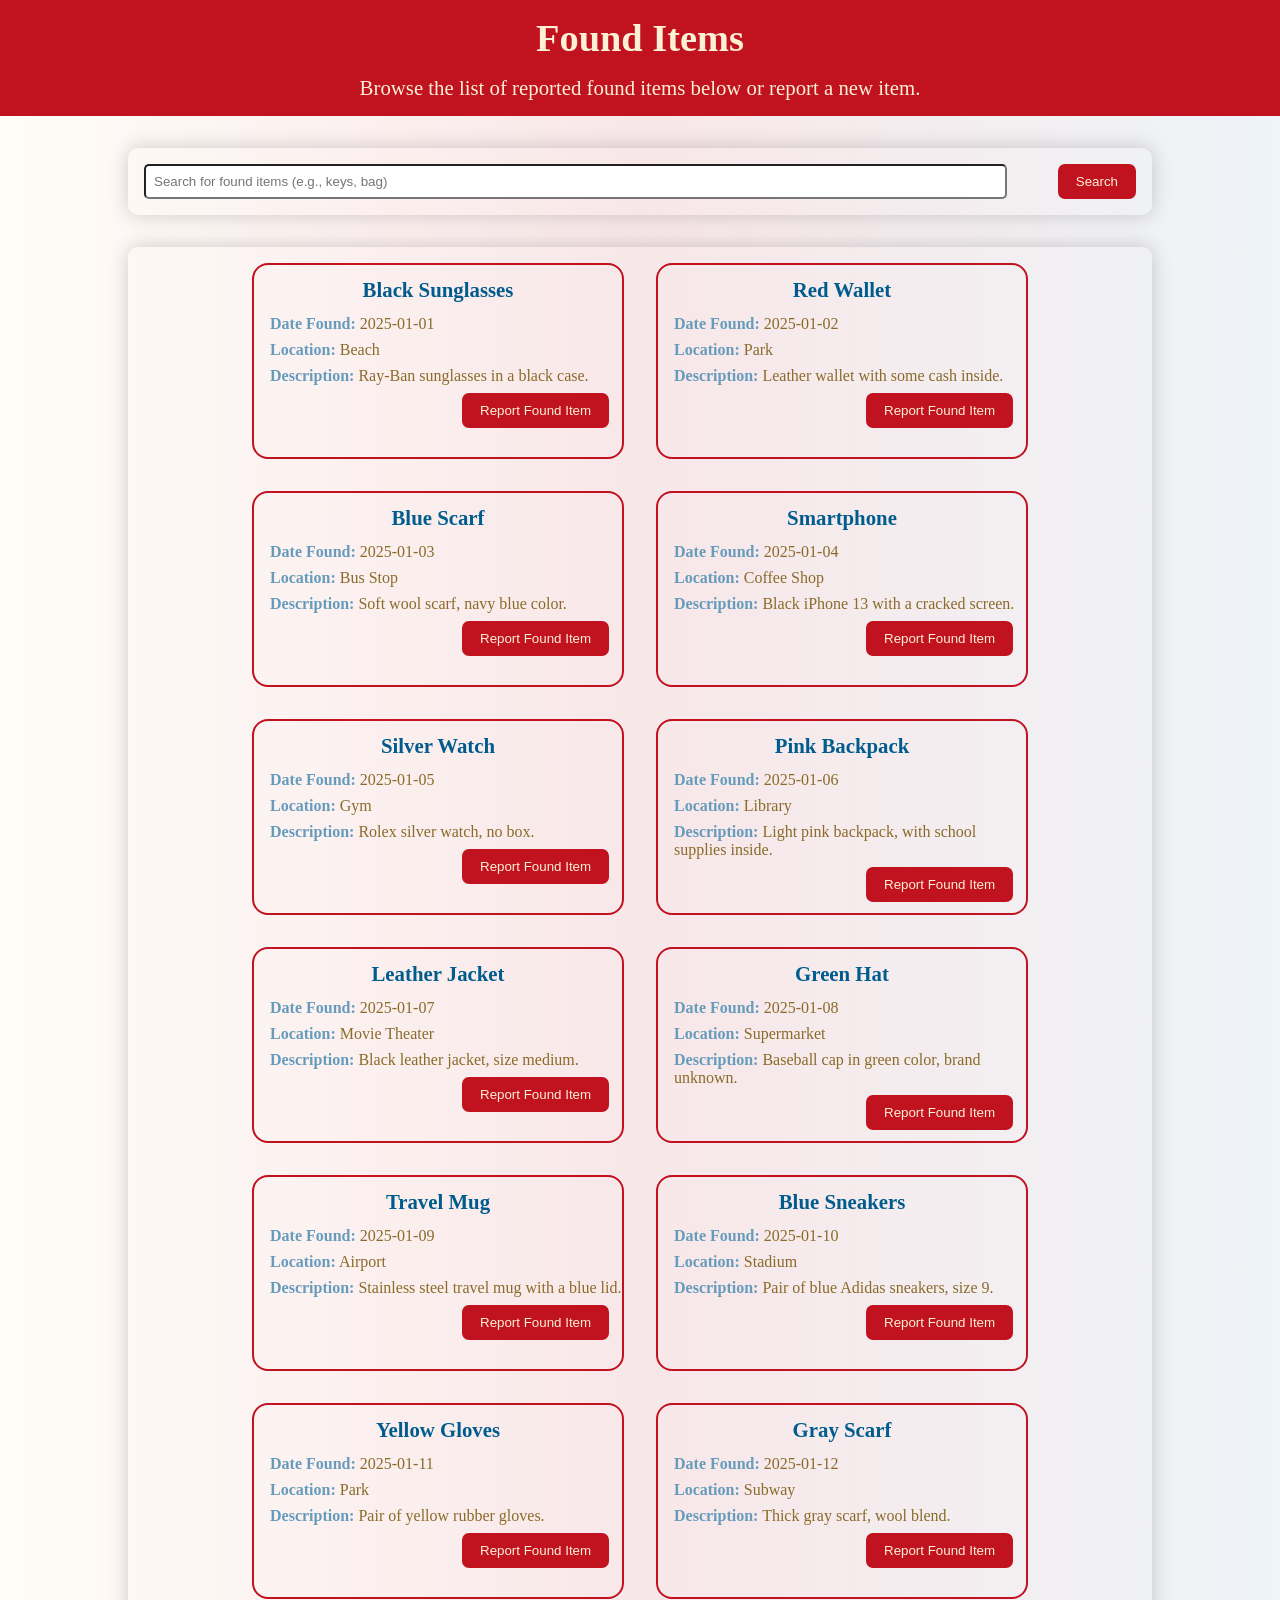
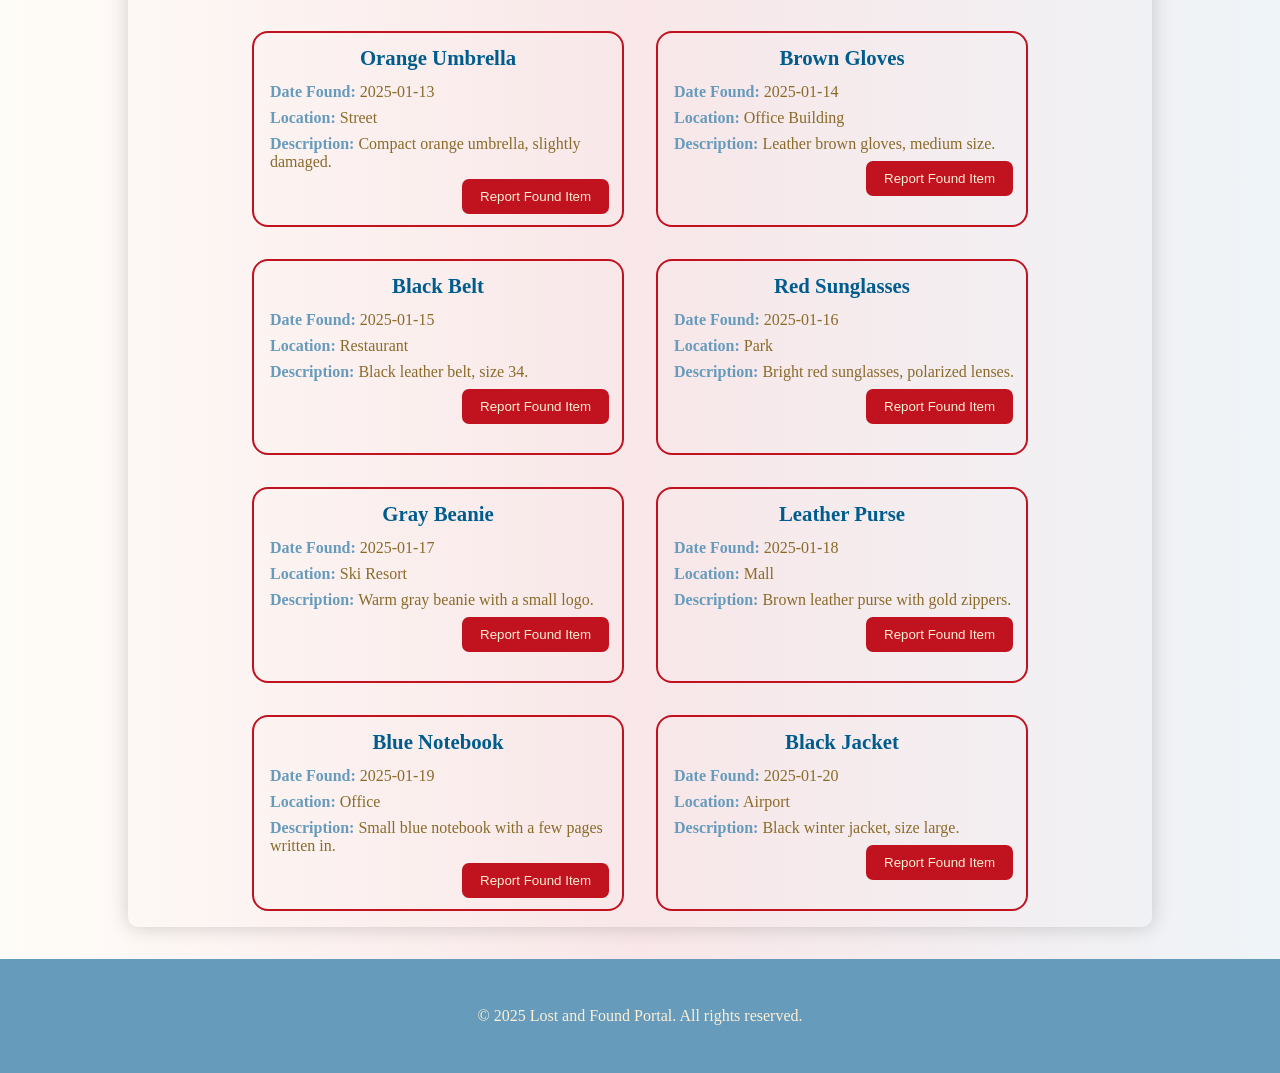
==== html/found.html @ d3a0ab9b "Created independent repository for this project" ====
<!DOCTYPE html>
<html lang="en">
  <head>
    <meta charset="UTF-8" />
    <meta name="viewport" content="width=device-width, initial-scale=1.0" />
    <title>Found Items</title>
    <link rel="stylesheet" href="/css/found.css" />
    <link rel="icon" href="/img/favicon.jpg" />
  </head>
  <body>
    <!-- Header -->
    <header>
      <h1>Found Items</h1>
      <p>Browse the list of reported found items below or report a new item.</p>
    </header>

    <!-- Search Bar -->
    <section>
      <form action="" method="GET">
        <input
          type="text"
          name="search"
          placeholder="Search for found items (e.g., keys, bag)"
        />
        <button type="submit">Search</button>
      </form>
    </section>

    <!-- Found Items Grid -->
    <section>
      <div>
        <!-- Card Template for Found Items -->
        <div class="card">
          <h3>Black Sunglasses</h3>
          <p><strong>Date Found:</strong> 2025-01-01</p>
          <p><strong>Location:</strong> Beach</p>
          <p>
            <strong>Description:</strong> Ray-Ban sunglasses in a black case.
          </p>
          <button>Report Found Item</button>
        </div>

        <div class="card">
          <h3>Red Wallet</h3>
          <p><strong>Date Found:</strong> 2025-01-02</p>
          <p><strong>Location:</strong> Park</p>
          <p>
            <strong>Description:</strong> Leather wallet with some cash inside.
          </p>
          <button>Report Found Item</button>
        </div>

        <div class="card">
          <h3>Blue Scarf</h3>
          <p><strong>Date Found:</strong> 2025-01-03</p>
          <p><strong>Location:</strong> Bus Stop</p>
          <p><strong>Description:</strong> Soft wool scarf, navy blue color.</p>
          <button>Report Found Item</button>
        </div>

        <div class="card">
          <h3>Smartphone</h3>
          <p><strong>Date Found:</strong> 2025-01-04</p>
          <p><strong>Location:</strong> Coffee Shop</p>
          <p>
            <strong>Description:</strong> Black iPhone 13 with a cracked screen.
          </p>
          <button>Report Found Item</button>
        </div>

        <div class="card">
          <h3>Silver Watch</h3>
          <p><strong>Date Found:</strong> 2025-01-05</p>
          <p><strong>Location:</strong> Gym</p>
          <p><strong>Description:</strong> Rolex silver watch, no box.</p>
          <button>Report Found Item</button>
        </div>

        <div class="card">
          <h3>Pink Backpack</h3>
          <p><strong>Date Found:</strong> 2025-01-06</p>
          <p><strong>Location:</strong> Library</p>
          <p>
            <strong>Description:</strong> Light pink backpack, with school
            supplies inside.
          </p>
          <button>Report Found Item</button>
        </div>

        <div class="card">
          <h3>Leather Jacket</h3>
          <p><strong>Date Found:</strong> 2025-01-07</p>
          <p><strong>Location:</strong> Movie Theater</p>
          <p>
            <strong>Description:</strong> Black leather jacket, size medium.
          </p>
          <button>Report Found Item</button>
        </div>

        <div class="card">
          <h3>Green Hat</h3>
          <p><strong>Date Found:</strong> 2025-01-08</p>
          <p><strong>Location:</strong> Supermarket</p>
          <p>
            <strong>Description:</strong> Baseball cap in green color, brand
            unknown.
          </p>
          <button>Report Found Item</button>
        </div>

        <div class="card">
          <h3>Travel Mug</h3>
          <p><strong>Date Found:</strong> 2025-01-09</p>
          <p><strong>Location:</strong> Airport</p>
          <p>
            <strong>Description:</strong> Stainless steel travel mug with a blue
            lid.
          </p>
          <button>Report Found Item</button>
        </div>

        <div class="card">
          <h3>Blue Sneakers</h3>
          <p><strong>Date Found:</strong> 2025-01-10</p>
          <p><strong>Location:</strong> Stadium</p>
          <p>
            <strong>Description:</strong> Pair of blue Adidas sneakers, size 9.
          </p>
          <button>Report Found Item</button>
        </div>

        <div class="card">
          <h3>Yellow Gloves</h3>
          <p><strong>Date Found:</strong> 2025-01-11</p>
          <p><strong>Location:</strong> Park</p>
          <p><strong>Description:</strong> Pair of yellow rubber gloves.</p>
          <button>Report Found Item</button>
        </div>

        <div class="card">
          <h3>Gray Scarf</h3>
          <p><strong>Date Found:</strong> 2025-01-12</p>
          <p><strong>Location:</strong> Subway</p>
          <p><strong>Description:</strong> Thick gray scarf, wool blend.</p>
          <button>Report Found Item</button>
        </div>

        <div class="card">
          <h3>Orange Umbrella</h3>
          <p><strong>Date Found:</strong> 2025-01-13</p>
          <p><strong>Location:</strong> Street</p>
          <p>
            <strong>Description:</strong> Compact orange umbrella, slightly
            damaged.
          </p>
          <button>Report Found Item</button>
        </div>

        <div class="card">
          <h3>Brown Gloves</h3>
          <p><strong>Date Found:</strong> 2025-01-14</p>
          <p><strong>Location:</strong> Office Building</p>
          <p>
            <strong>Description:</strong> Leather brown gloves, medium size.
          </p>
          <button>Report Found Item</button>
        </div>

        <div class="card">
          <h3>Black Belt</h3>
          <p><strong>Date Found:</strong> 2025-01-15</p>
          <p><strong>Location:</strong> Restaurant</p>
          <p><strong>Description:</strong> Black leather belt, size 34.</p>
          <button>Report Found Item</button>
        </div>

        <div class="card">
          <h3>Red Sunglasses</h3>
          <p><strong>Date Found:</strong> 2025-01-16</p>
          <p><strong>Location:</strong> Park</p>
          <p>
            <strong>Description:</strong> Bright red sunglasses, polarized
            lenses.
          </p>
          <button>Report Found Item</button>
        </div>

        <div class="card">
          <h3>Gray Beanie</h3>
          <p><strong>Date Found:</strong> 2025-01-17</p>
          <p><strong>Location:</strong> Ski Resort</p>
          <p>
            <strong>Description:</strong> Warm gray beanie with a small logo.
          </p>
          <button>Report Found Item</button>
        </div>

        <div class="card">
          <h3>Leather Purse</h3>
          <p><strong>Date Found:</strong> 2025-01-18</p>
          <p><strong>Location:</strong> Mall</p>
          <p>
            <strong>Description:</strong> Brown leather purse with gold zippers.
          </p>
          <button>Report Found Item</button>
        </div>

        <div class="card">
          <h3>Blue Notebook</h3>
          <p><strong>Date Found:</strong> 2025-01-19</p>
          <p><strong>Location:</strong> Office</p>
          <p>
            <strong>Description:</strong> Small blue notebook with a few pages
            written in.
          </p>
          <button>Report Found Item</button>
        </div>

        <div class="card">
          <h3>Black Jacket</h3>
          <p><strong>Date Found:</strong> 2025-01-20</p>
          <p><strong>Location:</strong> Airport</p>
          <p><strong>Description:</strong> Black winter jacket, size large.</p>
          <button>Report Found Item</button>
        </div>
      </div>
    </section>

    <!-- Footer -->
    <footer>
      <p>&copy; 2025 Lost and Found Portal. All rights reserved.</p>
    </footer>
  </body>
</html>
---- css/found.css ----
* {
  margin: 0;
}
body {
  /* background: linear-gradient(to right, #dfe9f3, #ffffff); */
  background: linear-gradient(
    to right,
    rgba(253, 240, 213, 0.162),
    rgb(193, 18, 31, 0.1),
    rgba(102, 155, 188, 0.11)
  );
}
header {
  font-size: 1.2rem;
  text-align: center;
  color: rgb(253, 240, 213);
  background-color: rgb(193, 18, 31);
  padding: 1rem 0;
  margin-bottom: 1.5rem;
}

body {
  color: rgb(139, 106, 42);
}

h1 {
  padding: 0 0 1rem 0;
}

h3 {
  color: rgb(0, 92, 141);
  margin: 0.8rem;
  font-size: 1.3rem;
  text-align: center;
}

header p {
  font-size: 1.3rem;
}

form {
  display: flex;
  padding: 1rem;
  justify-content: space-between;
  margin: 0 auto;
}

button {
  border: 2px solid rgb(193, 18, 31);
  background-color: rgb(193, 18, 31);
  color: rgb(253, 240, 213);
  padding: 0.5rem 1rem;
  border-radius: 7px;
  margin-left: 13rem;
}
input[type="text"] {
  width: 85%;
  border-radius: 5px;
  padding: 0.5rem;
}
form button {
  margin-left: 0px;
}
section {
  width: 80%;
  margin: 2em auto;
  box-shadow: 0px 0px 20px rgba(0, 0, 0, 0.185);
  border-radius: 10px;
}

section > div {
  display: flex;
  flex-wrap: wrap;
  justify-content: center;
}

.card {
  height: 12rem;
  width: 23rem;
  border: 2px solid rgb(193, 18, 31);
  margin: 1rem;
  border-radius: 1rem;
}

strong {
  color: rgb(102, 155, 188);
}

.card p {
  padding: 0 0 0.5rem 1rem;
}

footer {
  background-color: rgb(102, 155, 188);
  text-align: center;
  margin-top: 2rem;
  padding: 3rem;
  color: rgb(253, 240, 213);
}
button:hover {
  transition-duration: 1s;
  background-color: rgb(253, 240, 213);
  color: rgb(193, 18, 31);
}
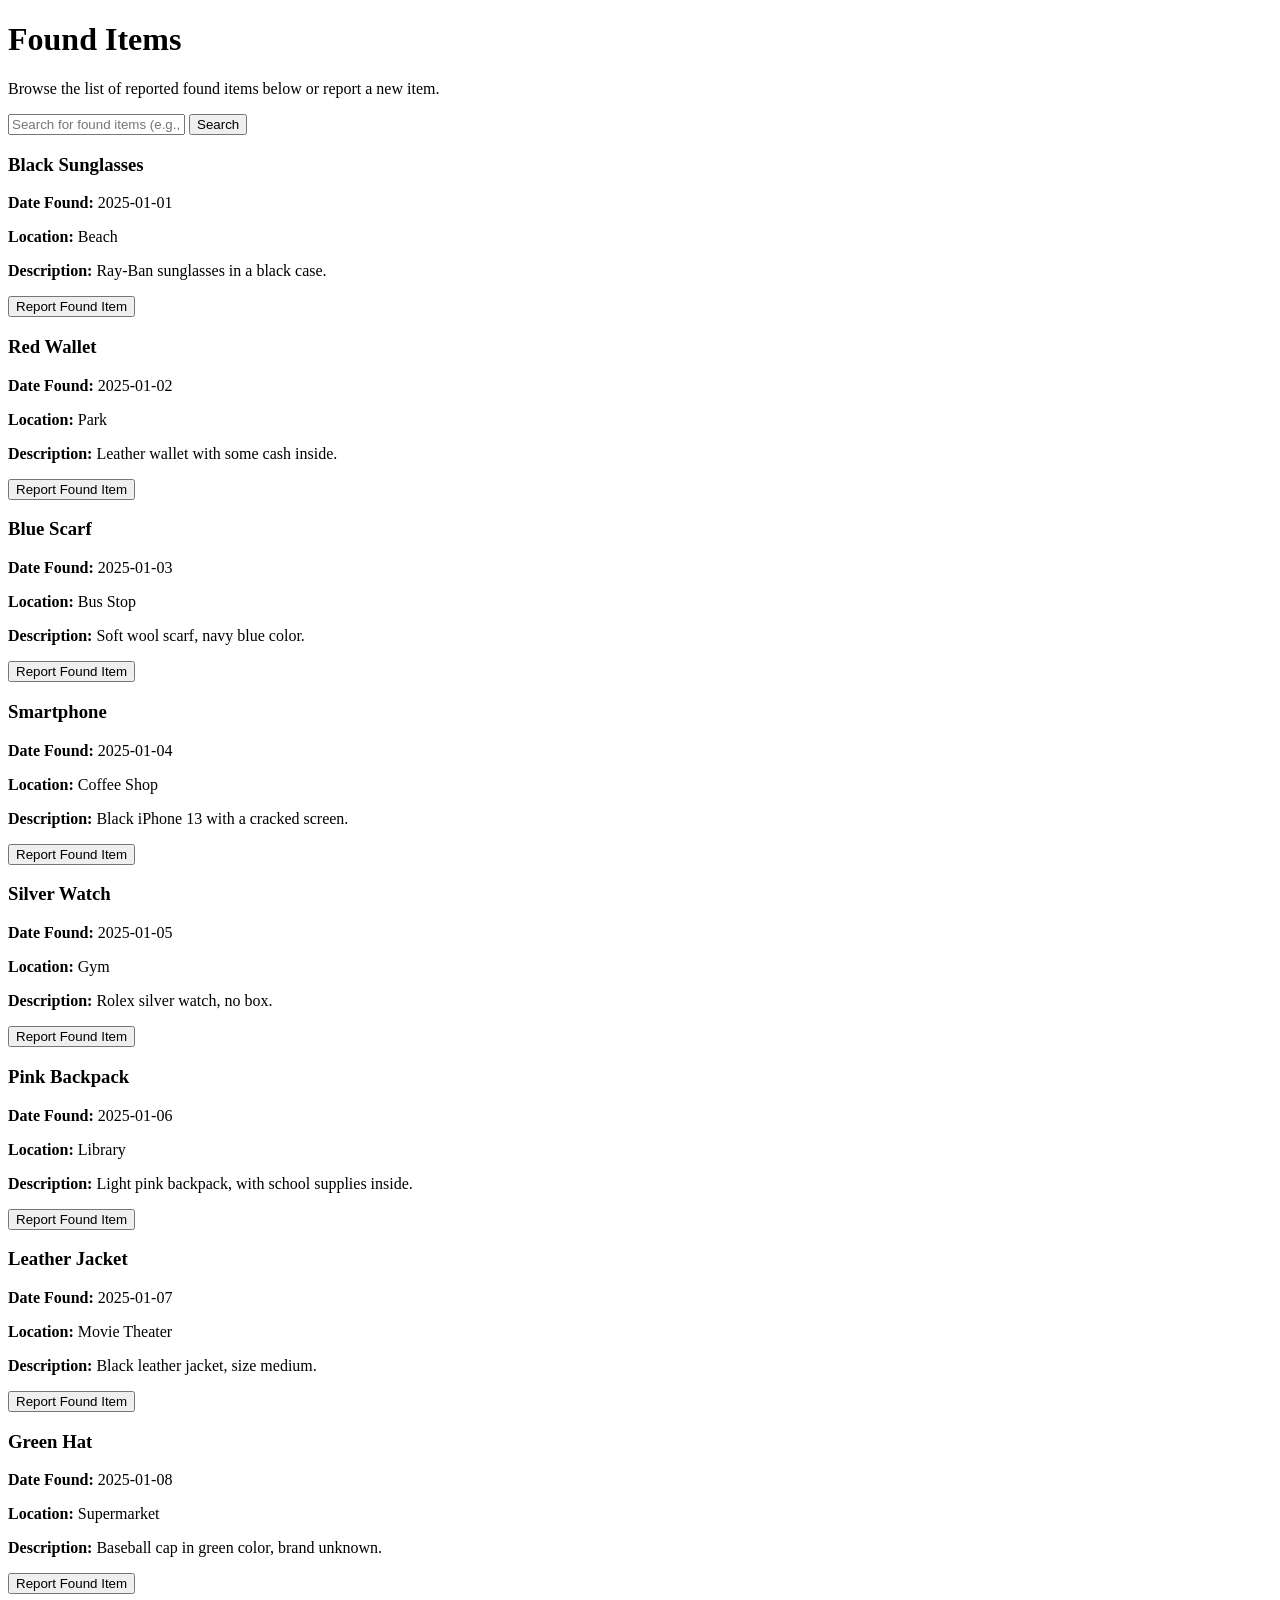
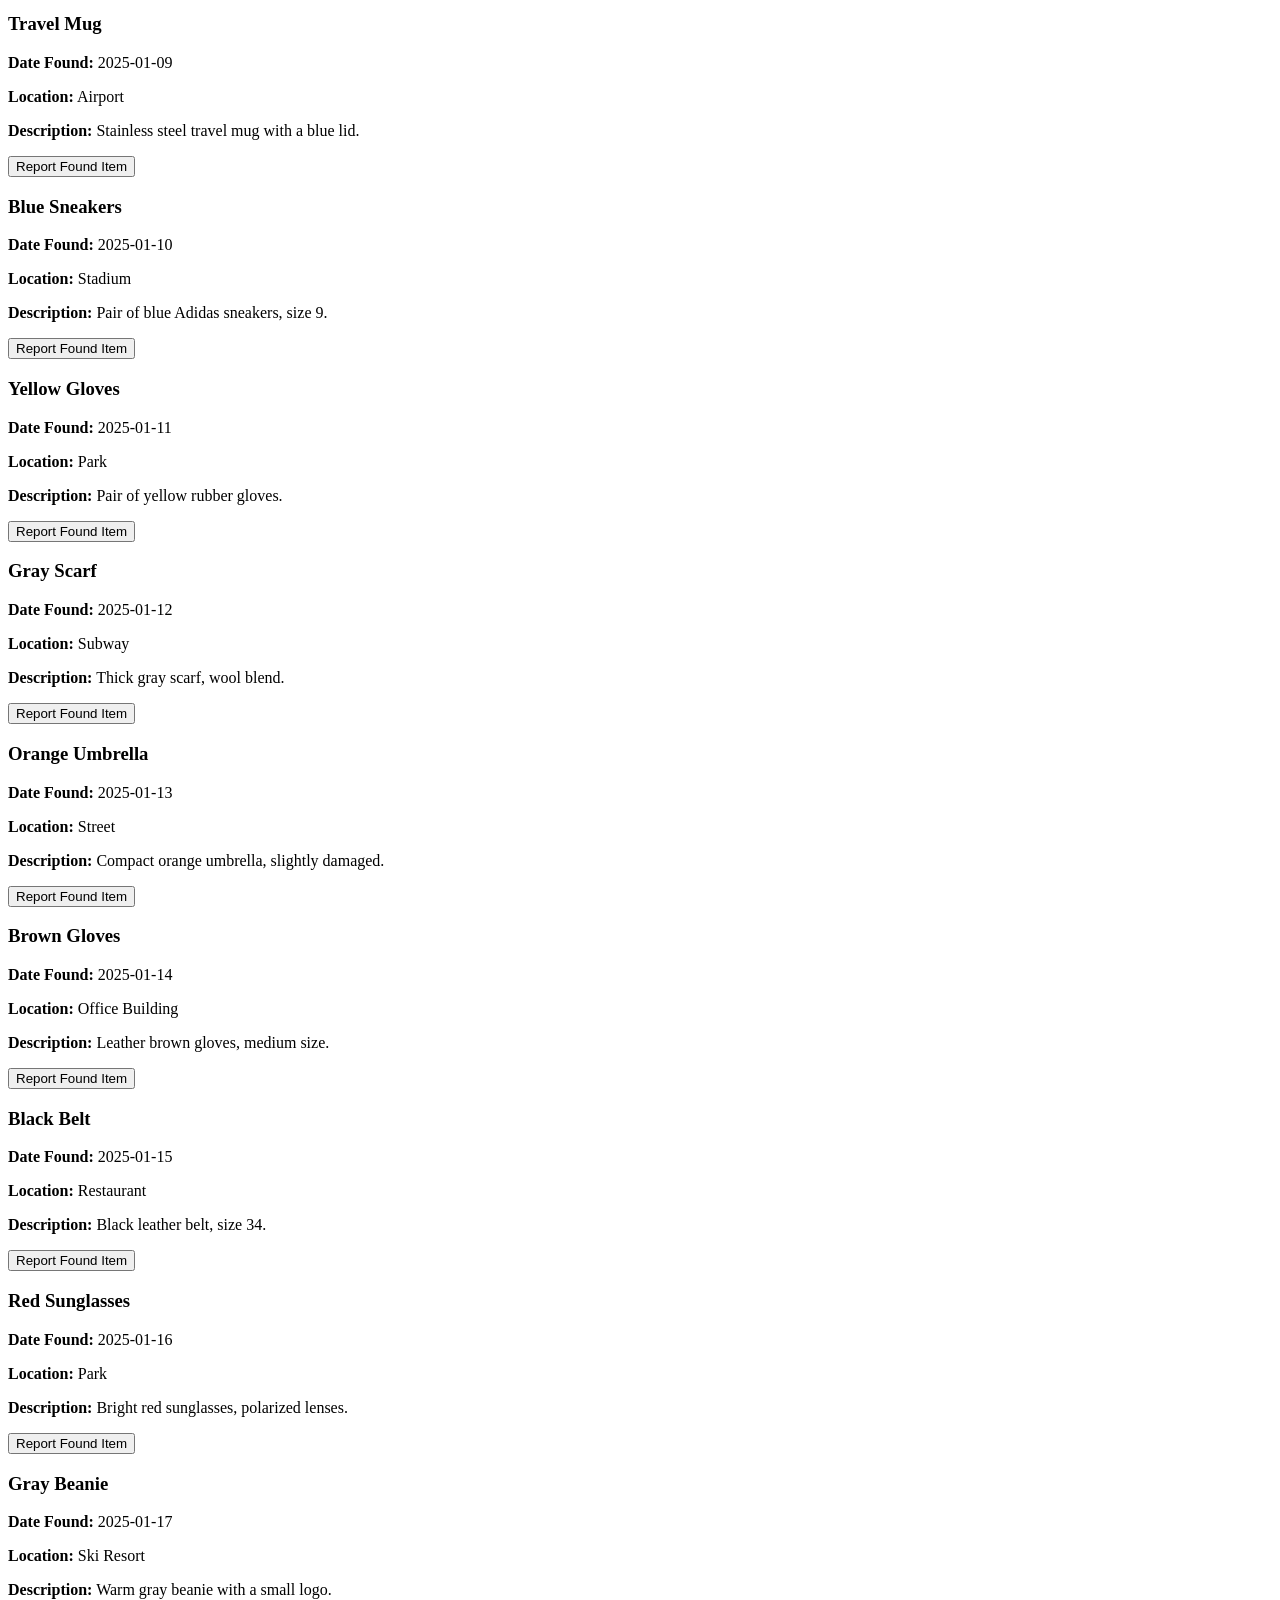
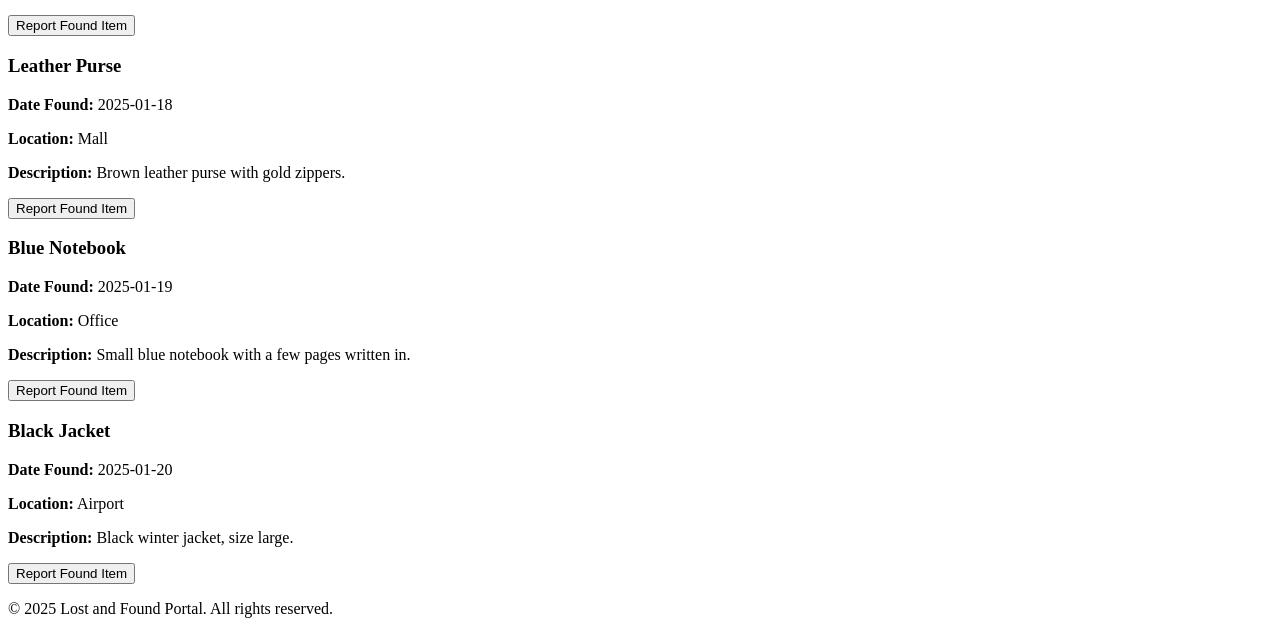
==== commit 10b0478d: "adjested all the links w.r.t xampp php" ====
--- a/html/found.html
+++ b/html/found.html
@@ -4,8 +4,8 @@
     <meta charset="UTF-8" />
     <meta name="viewport" content="width=device-width, initial-scale=1.0" />
     <title>Found Items</title>
-    <link rel="stylesheet" href="/css/found.css" />
-    <link rel="icon" href="/img/favicon.jpg" />
+    <link rel="stylesheet" href="/clgp1/css/found.css" />
+    <link rel="icon" href="/clgp1/img/favicon.jpg" />
   </head>
   <body>
     <!-- Header -->
